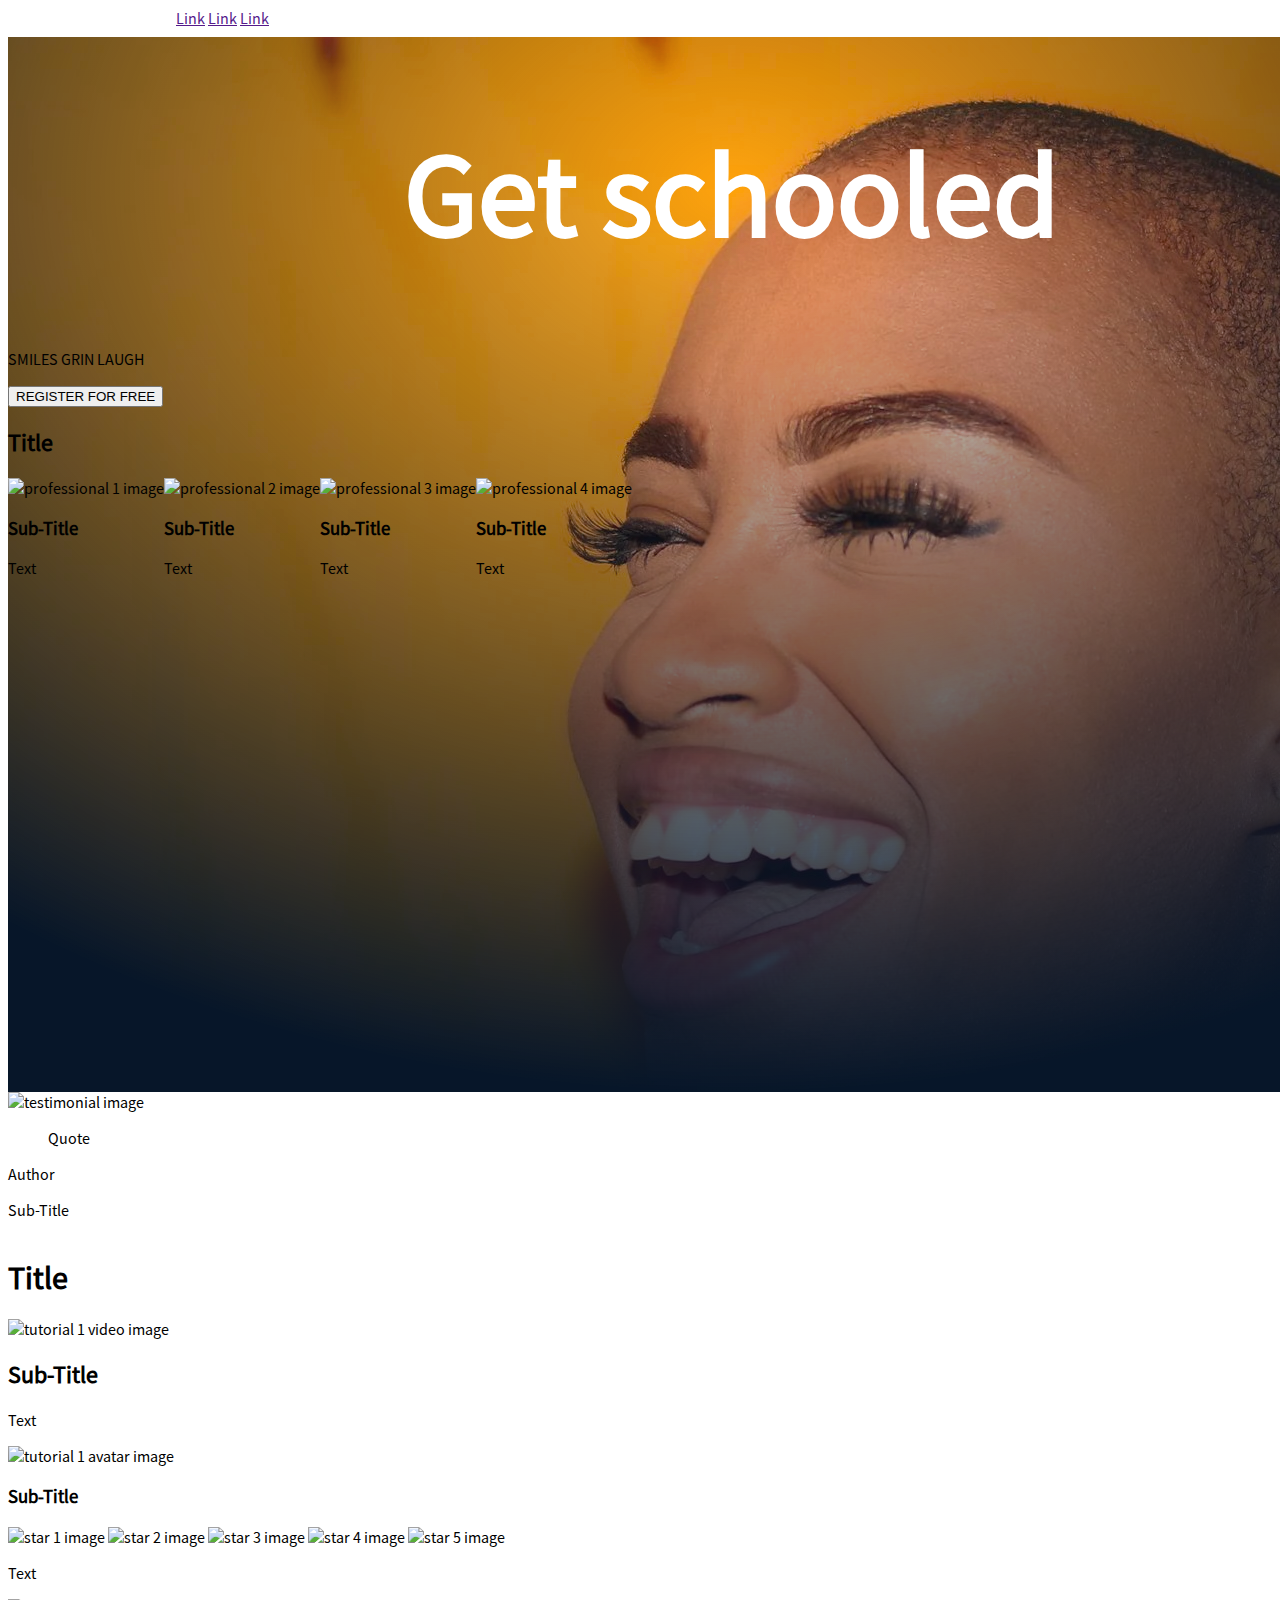
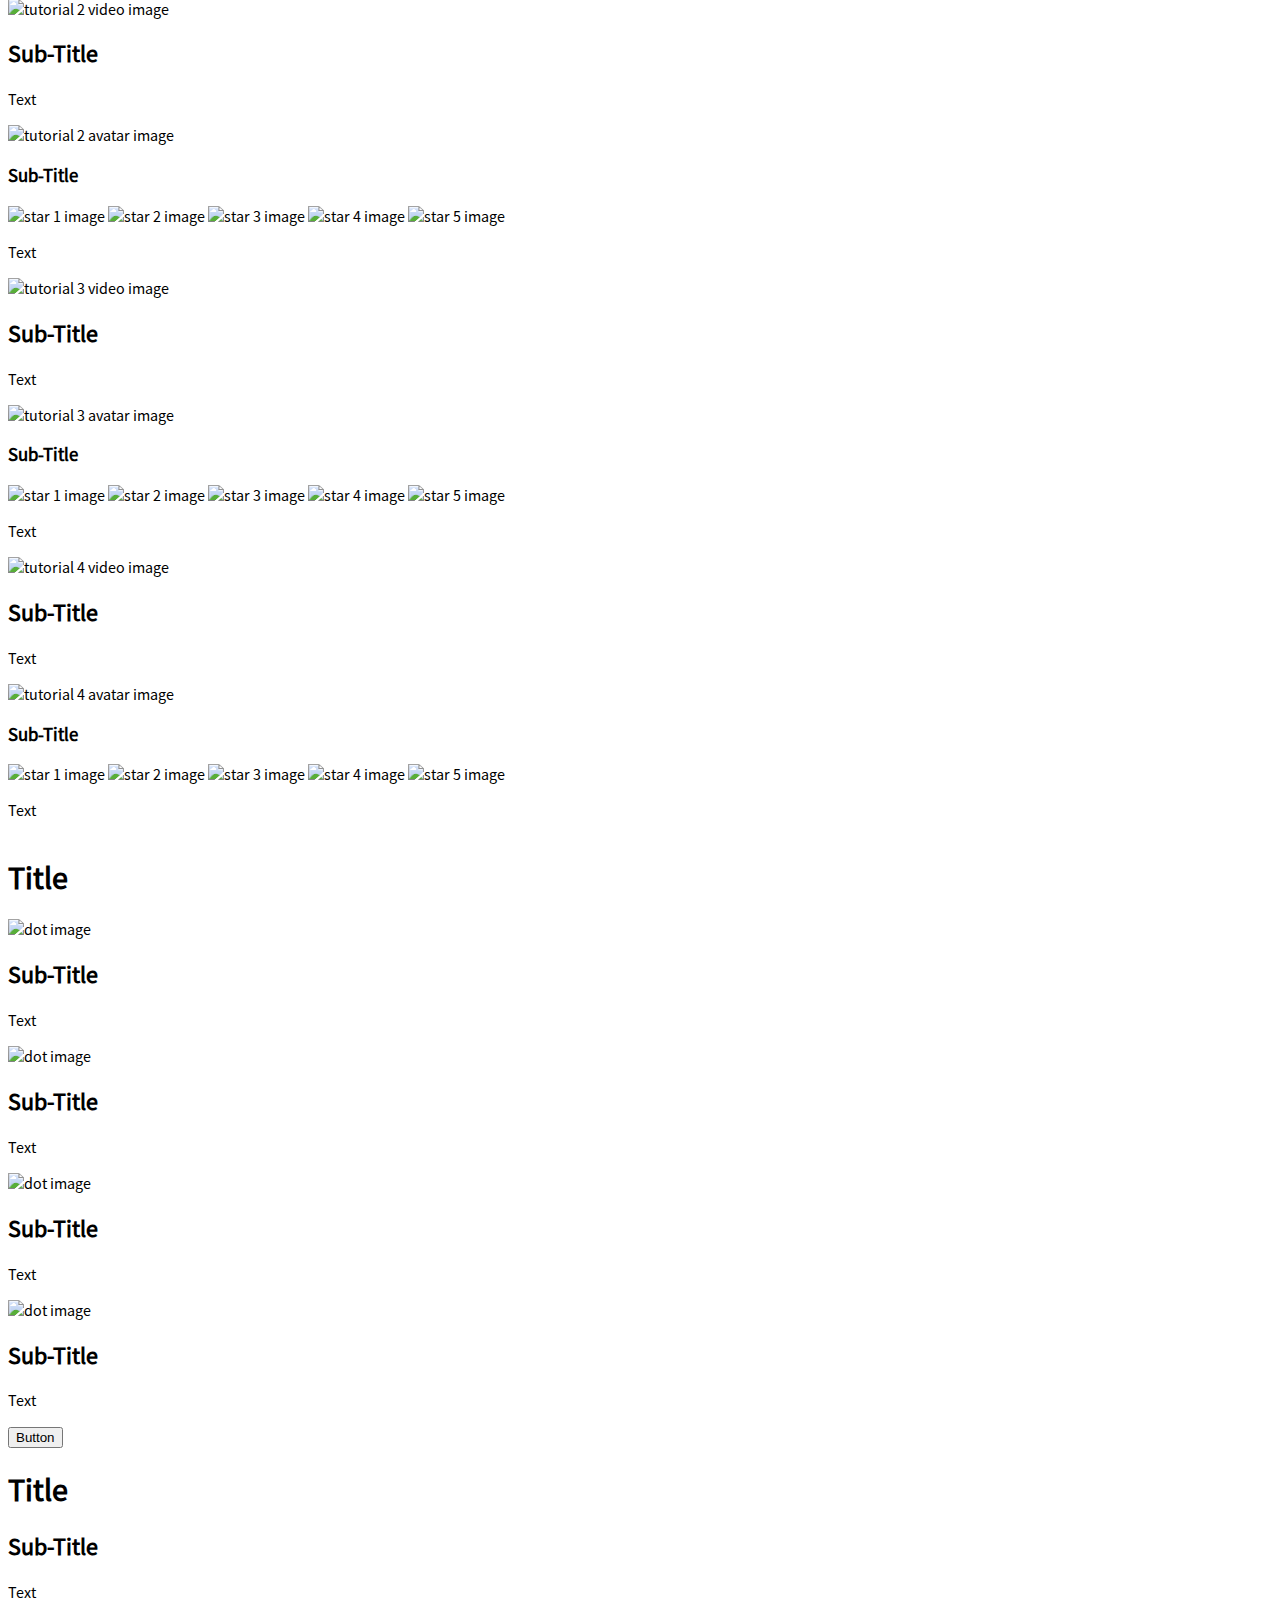
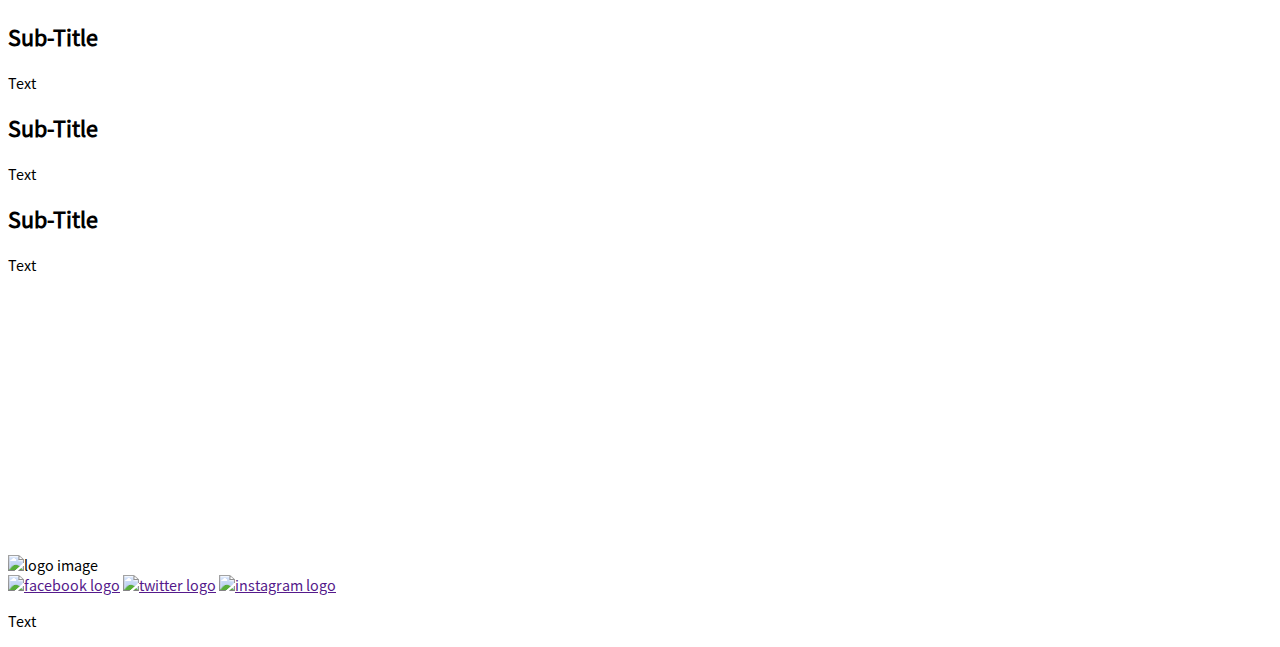
==== css_advanced/index.html @ 98dff8f2 "Set up basic directory structure" ====
<!DOCTYPE html>
<html lang="en">
<head>
  <meta charset="UTF-8">
  <meta name="viewport" content="width=device-width, initial-scale=1.0">
  <link rel="stylesheet" href="./styles/styles.css">
  <title>SmileSchool</title>
</head>
<body>
  <header>
    <div class="topbar-container">
      <a class="logo" href=""><img src="./images/logo.svg" alt="SmileSchool Logo Image"></a>
      <div class="menu">
        <a href="">Link</a>
        <a href="">Link</a>
        <a href="">Link</a>
      </div>
    </div>
  </header>
  <main>
    <section class="main-banner-container">
      <div class="main-title-container">
        <h1>Get schooled</h1>
        <p>SMILES GRIN LAUGH</p>
        <button class="register-button">REGISTER FOR FREE</button>
      </div>
      <div>
        <h2>Title</h2>
        <div class="pro-container">
          <div id="pro">
            <img src="#" alt="professional 1 image">
            <h3>Sub-Title</h3>
            <p>Text</p>
          </div>
          <div id="pro">
            <img src="#" alt="professional 2 image">
            <h3>Sub-Title</h3>
            <p>Text</p>
          </div>
          <div id="pro">
            <img src="#" alt="professional 3 image">
            <h3>Sub-Title</h3>
            <p>Text</p>
          </div>
          <div id="pro">
            <img src="#" alt="professional 4 image">
            <h3>Sub-Title</h3>
            <p>Text</p>
          </div>
        </div>
      </div>
    </section>
    <section>
      <div class="part_1_testimonials">
        <img src="#" alt="testimonial image">
        <div class="testimonial">
          <blockquote>Quote</blockquote>
          <p>Author</p>
          <p>Sub-Title</p>
        </div>
      </div>
    </section>
    <section>
      <h1>Title</h1>
      <div class="part_2_tutorials">
        <div class="tutorial-container">
          <img src="#" alt="tutorial 1 video image">
          <h2>Sub-Title</h2>
          <p>Text</p>
          <div class="avatar">
            <img src="#" alt="tutorial 1 avatar image">
            <h3>Sub-Title</h3>
          </div>
          <div class="rating-container">
            <div class="stars-container">
              <img src="#" alt="star 1 image">
              <img src="#" alt="star 2 image">
              <img src="#" alt="star 3 image">
              <img src="#" alt="star 4 image">
              <img src="#" alt="star 5 image">
            </div>
            <p>Text</p>
          </div>
        </div>
        <div class="tutorial-container">
          <img src="#" alt="tutorial 2 video image">
          <h2>Sub-Title</h2>
          <p>Text</p>
          <div class="avatar">
            <img src="#" alt="tutorial 2 avatar image">
            <h3>Sub-Title</h3>
          </div>
          <div class="rating-container">
            <div class="stars-container">
              <img src="#" alt="star 1 image">
              <img src="#" alt="star 2 image">
              <img src="#" alt="star 3 image">
              <img src="#" alt="star 4 image">
              <img src="#" alt="star 5 image">
            </div>
            <p>Text</p>
          </div>
        </div>
        <div class="tutorial-container">
          <img src="#" alt="tutorial 3 video image">
          <h2>Sub-Title</h2>
          <p>Text</p>
          <div class="avatar">
            <img src="#" alt="tutorial 3 avatar image">
            <h3>Sub-Title</h3>
          </div>
          <div class="rating-container">
            <div class="stars-container">
              <img src="#" alt="star 1 image">
              <img src="#" alt="star 2 image">
              <img src="#" alt="star 3 image">
              <img src="#" alt="star 4 image">
              <img src="#" alt="star 5 image">
            </div>
            <p>Text</p>
          </div>
        </div>
        <div class="tutorial-container">
          <img src="#" alt="tutorial 4 video image">
          <h2>Sub-Title</h2>
          <p>Text</p>
          <div class="avatar">
            <img src="#" alt="tutorial 4 avatar image">
            <h3>Sub-Title</h3>
          </div>
          <div class="rating-container">
            <div class="stars-container">
              <img src="#" alt="star 1 image">
              <img src="#" alt="star 2 image">
              <img src="#" alt="star 3 image">
              <img src="#" alt="star 4 image">
              <img src="#" alt="star 5 image">
            </div>
            <p>Text</p>
          </div>
        </div>
      </div>
    </section>
    <section>
      <h1>Title</h1>
      <div class="part_3_free_membership">
        <div class="dot">
          <img src="#" alt="dot image">
          <h2>Sub-Title</h2>
          <p>Text</p>
        </div>
        <div class="dot">
          <img src="#" alt="dot image">
          <h2>Sub-Title</h2>
          <p>Text</p>
        </div>
        <div class="dot">
          <img src="#" alt="dot image">
          <h2>Sub-Title</h2>
          <p>Text</p>
        </div>
        <div class="dot">
          <img src="#" alt="dot image">
          <h2>Sub-Title</h2>
          <p>Text</p>
        </div>
      </div>
      <button class="register-button">Button</button>
    </section>
    <section>
      <h1>Title</h1>
      <div class="part_4_FAQ">
        <div>
          <div class="question">
            <h2>Sub-Title</h2>
            <p>Text</p>
          </div>
          <div class="question">
            <h2>Sub-Title</h2>
            <p>Text</p>
          </div>
        </div>
        <div>
          <div class="question">
            <h2>Sub-Title</h2>
            <p>Text</p>
          </div>
          <div class="question">
            <h2>Sub-Title</h2>
            <p>Text</p>
          </div>
        </div>
      </div>
    </section>
  </main>
  <footer>
    <div class="footer-container">
      <div>
        <img src="#" alt="logo image">
        <div>
          <a href=""><img src="#" alt="facebook logo"></a>
          <a href=""><img src="#" alt="twitter logo"></a>
          <a href=""><img src="#" alt="instagram logo"></a>
        </div>
        <p>Text</p>
      </div>
    </div>
  </footer>
</body>
</html>
---- css_advanced/styles/styles.css ----
/* This document contains all styling for the CSS Advanced Project */

@font-face {
  font-family: 'Source Sans Pro';
  src: url('../styles/SourceSansPro-Regular.otf') format('opentype');
}

html {
  font-family: 'Source Sans Pro';
}
main {
  display: flex;
  flex-direction: column;
  width: 1440px;
  height: 3718px;
  
}

header {
  display: flex;
}

.topbar-container {
  display: flex;
  width: 1103.408px;
  height: 29.461px;
  flex-shrink: 0;
}

.main-banner-container {
  display: flex;
  flex-direction: column;
  width: 1448.15px;
  height: 1055px;
  flex-shrink: 0;
  background: radial-gradient(85.9% 85.9% at 50% 14.1%, rgba(41, 48, 61, 0.00) 0%, #071629 100%), 
  url("../images/smile-school-background.png"), lightgray 0px 0px / 100% 100% no-repeat;
}

.main-title-container h1 {
  color: #FFF;
  text-align: center;
  font-family: "Source Sans Pro";
  font-size: 120px;
  font-style: normal;
  font-weight: 700;
  line-height: normal;
}

.pro-container {
  display: flex;
}
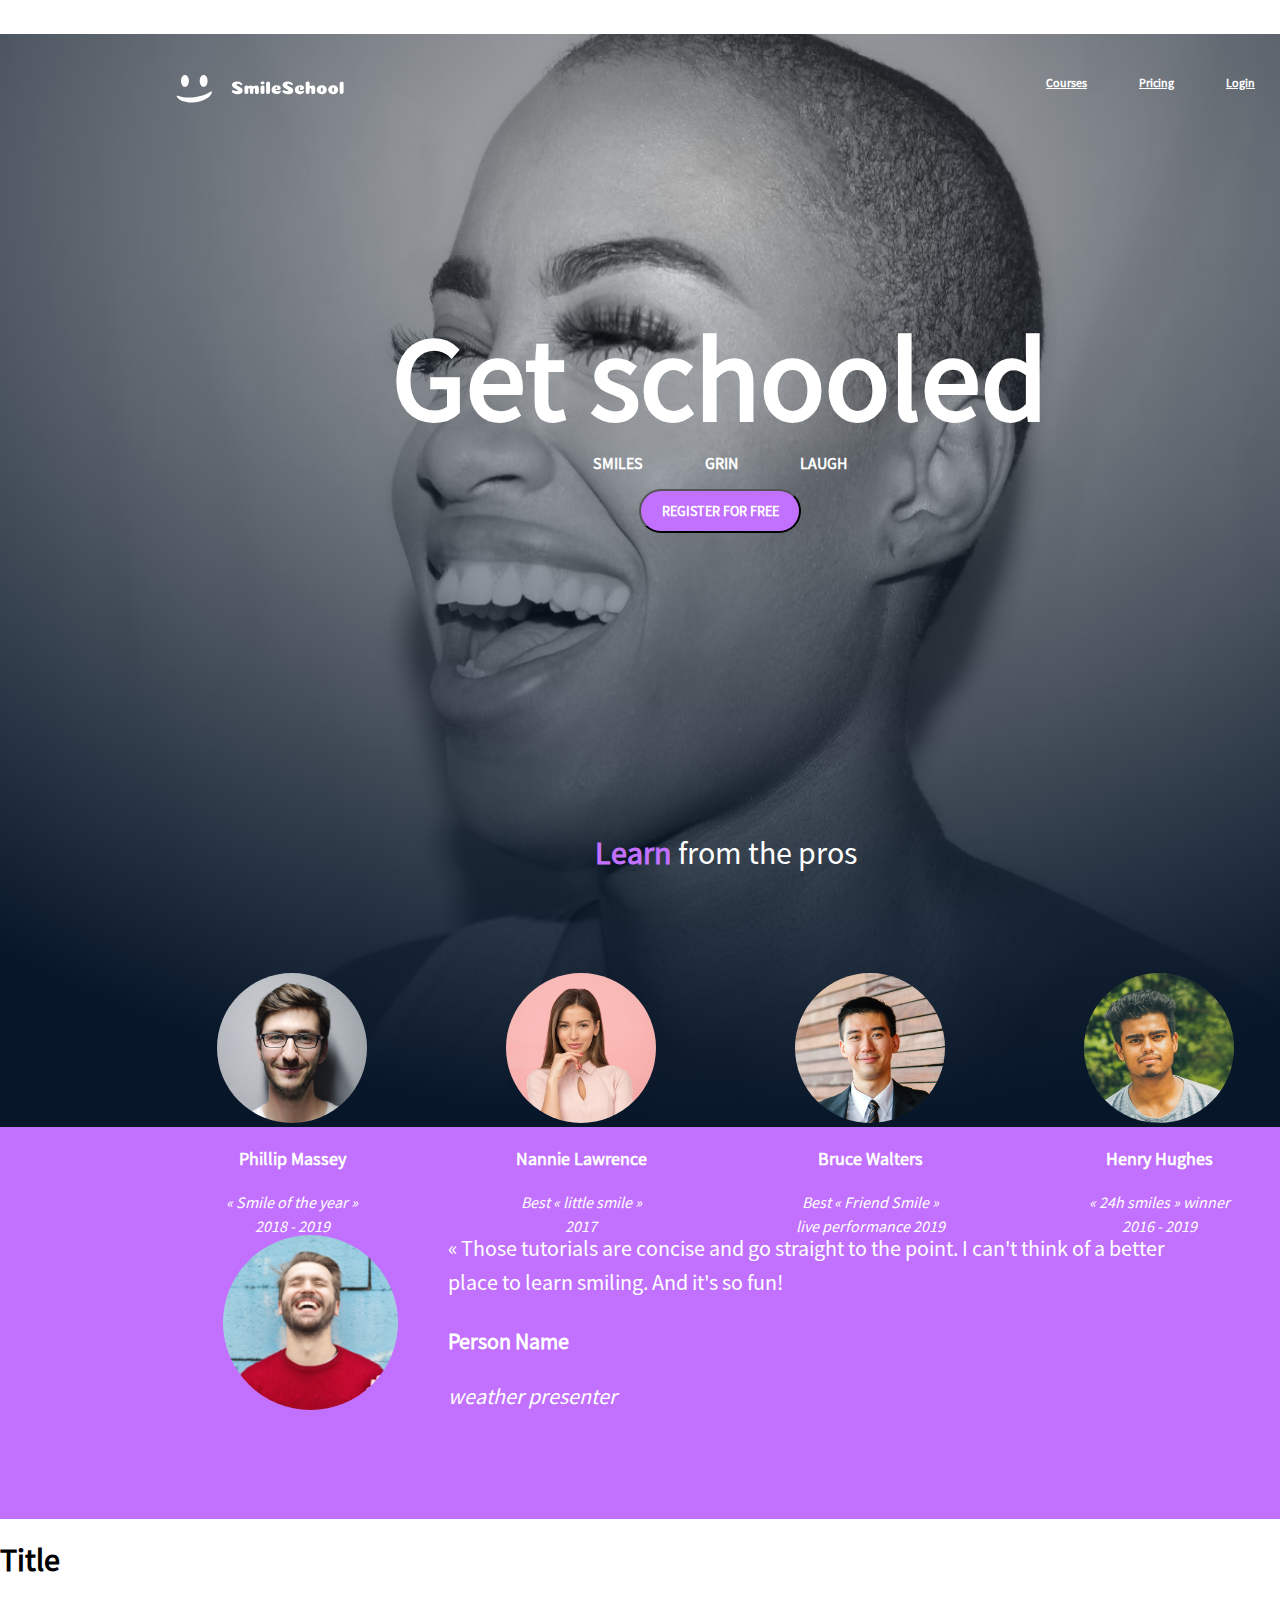
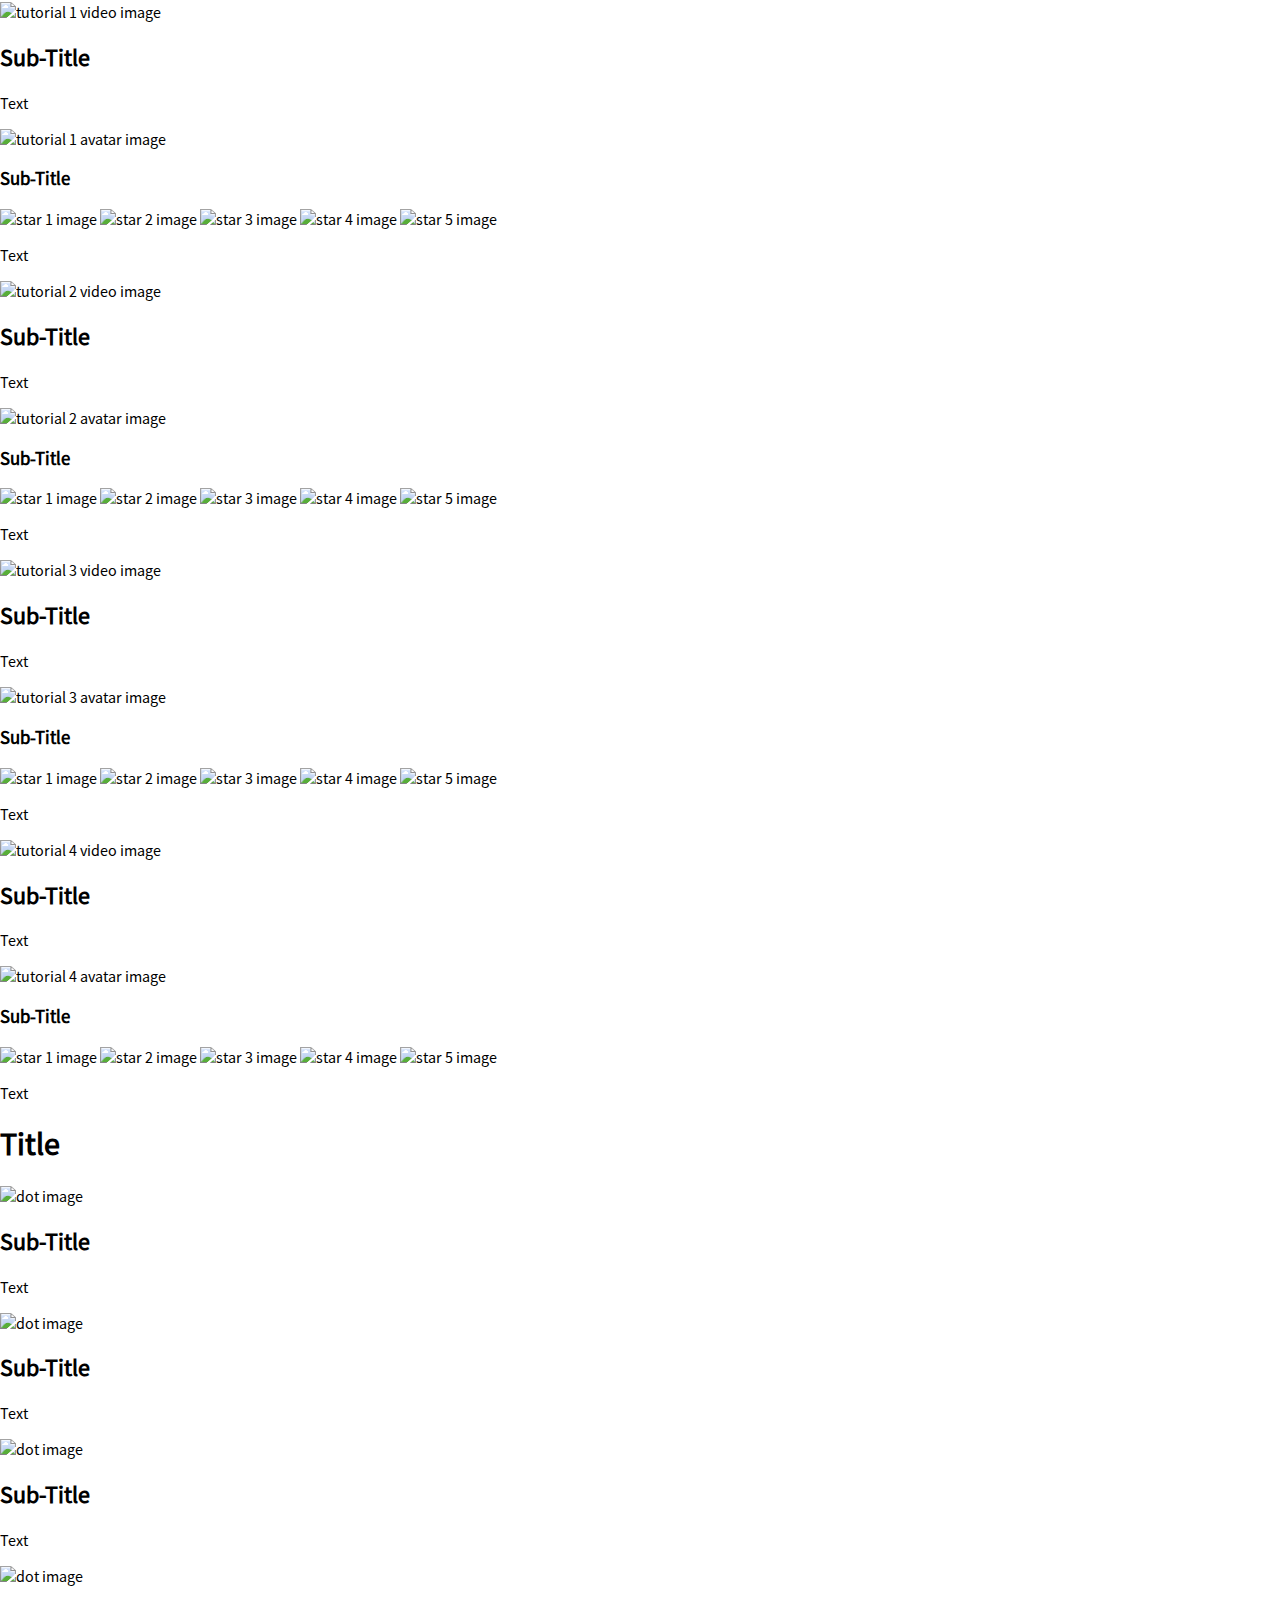
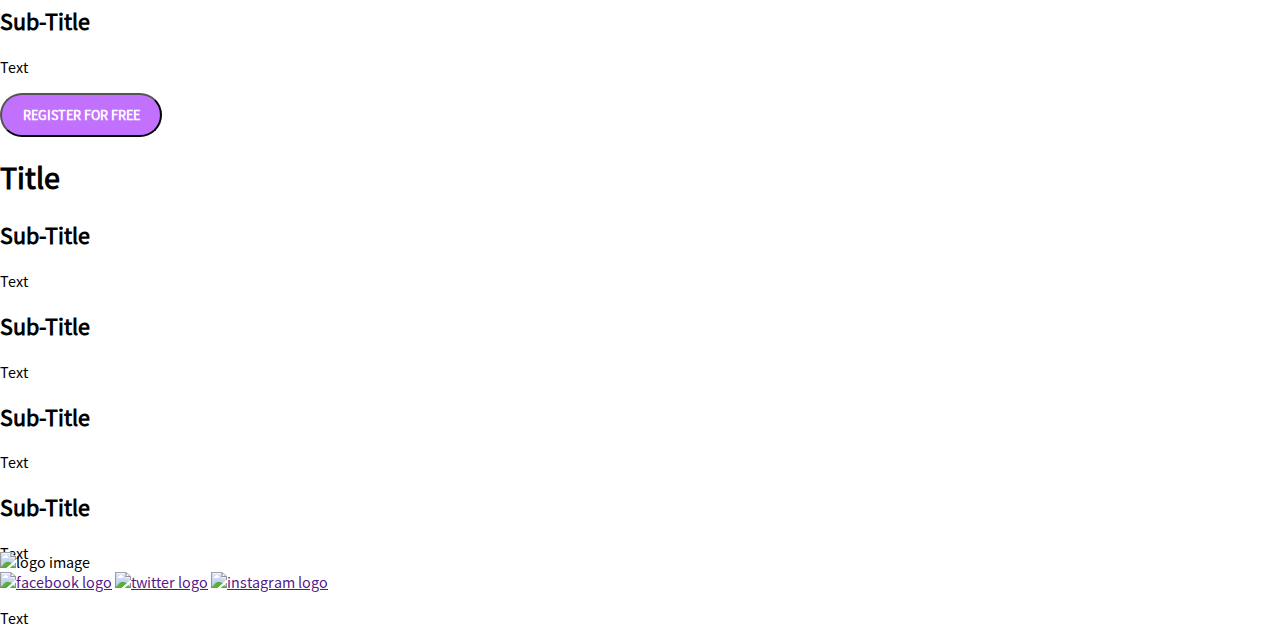
==== commit 62914378: "Completed first two sections" ====
--- a/css_advanced/index.html
+++ b/css_advanced/index.html
@@ -11,9 +11,9 @@
     <div class="topbar-container">
       <a class="logo" href=""><img src="./images/logo.svg" alt="SmileSchool Logo Image"></a>
       <div class="menu">
-        <a href="">Link</a>
-        <a href="">Link</a>
-        <a href="">Link</a>
+        <a href="">Courses</a>
+        <a href="">Pricing</a>
+        <a href="">Login</a>
       </div>
     </div>
   </header>
@@ -24,39 +24,39 @@
         <p>SMILES GRIN LAUGH</p>
         <button class="register-button">REGISTER FOR FREE</button>
       </div>
-      <div>
-        <h2>Title</h2>
-        <div class="pro-container">
-          <div id="pro">
-            <img src="#" alt="professional 1 image">
-            <h3>Sub-Title</h3>
-            <p>Text</p>
-          </div>
-          <div id="pro">
-            <img src="#" alt="professional 2 image">
-            <h3>Sub-Title</h3>
-            <p>Text</p>
-          </div>
-          <div id="pro">
-            <img src="#" alt="professional 3 image">
-            <h3>Sub-Title</h3>
-            <p>Text</p>
-          </div>
-          <div id="pro">
-            <img src="#" alt="professional 4 image">
-            <h3>Sub-Title</h3>
-            <p>Text</p>
-          </div>
-        </div>
-      </div>
-    </section>
-    <section>
-      <div class="part_1_testimonials">
-        <img src="#" alt="testimonial image">
+      <div class="pro-container">
+        <h2><strong>Learn</strong> from the pros</h2>
+        <div class="pro-avatar-container">
+          <div class="pro">
+            <img src="./images/pro_1.png" alt="professional 1 image">
+            <h3>Phillip Massey</h3>
+            <p>« Smile of the year » 2018 - 2019</p>
+          </div>
+          <div class="pro">
+            <img src="./images/pro_2.png" alt="professional 2 image">
+            <h3>Nannie Lawrence</h3>
+            <p>Best « little smile » 2017</p>
+          </div>
+          <div class="pro">
+            <img src="./images/pro_3.png" alt="professional 3 image">
+            <h3>Bruce Walters</h3>
+            <p>Best « Friend Smile » live performance 2019</p>
+          </div>
+          <div class="pro">
+            <img src="./images/pro_4.png" alt="professional 4 image">
+            <h3>Henry Hughes</h3>
+            <p>« 24h smiles » winner 2016 - 2019</p>
+          </div>
+        </div>
+      </div>
+    </section>
+    <section class="testimonial-section">
+      <div class="testimonials-container">
+        <img src="./images/testimonial_img.png" alt="testimonial image">
         <div class="testimonial">
-          <blockquote>Quote</blockquote>
-          <p>Author</p>
-          <p>Sub-Title</p>
+          <blockquote>« Those tutorials are concise and go straight to the point. I can't think of a better place to learn smiling. And it's so fun!</blockquote>
+          <p id="testimonial-name">Person Name</p>
+          <p>weather presenter</p>
         </div>
       </div>
     </section>
@@ -165,7 +165,7 @@
           <p>Text</p>
         </div>
       </div>
-      <button class="register-button">Button</button>
+      <button class="register-button">REGISTER FOR FREE</button>
     </section>
     <section>
       <h1>Title</h1>
--- a/css_advanced/styles/styles.css
+++ b/css_advanced/styles/styles.css
@@ -5,48 +5,245 @@
   src: url('../styles/SourceSansPro-Regular.otf') format('opentype');
 }
 
+* {
+  font-family: 'Source Sans Pro';
+}
+
+:root {
+  --purple-accent: #C271FF;
+  --dark-navy: #071629;
+}
+
 html {
-  font-family: 'Source Sans Pro';
-}
+  box-sizing: border-box;
+  margin: 0;
+  padding: 0;
+}
+
+body {
+  width: 1440px;
+  height: 3718px;
+  display: flex;
+  flex-direction: column;
+  box-sizing: border-box;
+  margin: 0;
+  padding: 0;
+}
+
+/* HEADER STYLING */
+
+header {
+  width: 1103.408px;
+  height: 29.461;
+  flex-shrink: 0;
+  position: relative;
+  top: 75px;
+  left: 175.67px;
+  right: 165px;
+}
+
+.topbar-container {
+  display: flex;
+  gap: 702.39px;
+}
+
+.topbar-container .menu {
+  display: flex;
+  gap: 52px;
+}
+
+.topbar-container .menu a {
+  color: #FFF;
+  font-size: 12px;
+  font-style: normal;
+  font-weight: 700;
+  line-height: normal;
+}
+
+/* MAIN STYLING */
+
 main {
-  display: flex;
-  flex-direction: column;
   width: 1440px;
   height: 3718px;
-  
-}
-
-header {
-  display: flex;
-}
-
-.topbar-container {
-  display: flex;
-  width: 1103.408px;
-  height: 29.461px;
-  flex-shrink: 0;
+}
+
+/* First Section Styling */
+
+.register-button {
+  width: 162px;
+  height: 44px;
+  flex-shrink: 0;
+  color: #FFF;
+  text-align: center;
+  font-family: "Source Sans Pro";
+  font-size: 14px;
+  font-style: normal;
+  font-weight: 600;
+  line-height: normal;
+  border-radius: 22px;
+  background: var(--purple-accent);
 }
 
 .main-banner-container {
-  display: flex;
-  flex-direction: column;
-  width: 1448.15px;
-  height: 1055px;
-  flex-shrink: 0;
-  background: radial-gradient(85.9% 85.9% at 50% 14.1%, rgba(41, 48, 61, 0.00) 0%, #071629 100%), 
-  url("../images/smile-school-background.png"), lightgray 0px 0px / 100% 100% no-repeat;
-}
-
-.main-title-container h1 {
-  color: #FFF;
-  text-align: center;
+  width: 1440px;
+  height: 1093px;
+  display: flex;
+  flex-direction: column;
+  justify-content: center;
+  background: radial-gradient(85.9% 85.9% at 50% 14.1%, rgba(41, 48, 61, 0.00) 0%, #071629 100%),
+              url(../images/smile-school-background.png) lightgray 0px 0px / 100% 100% no-repeat;
+}
+
+.main-banner-container .main-title-container {
+  display: flex;
+  flex-direction: column;
+  align-items: center;
+  margin-top: 0px;
+  margin-bottom: 100px;
+}
+
+.main-banner-container .main-title-container h1 {
+  color: #FFF;
+  text-align: center;
+  font-size: 120px;
+  font-style: normal;
+  font-weight: 700;
+  line-height: normal;
+  margin-bottom: 0;
+  margin-top: 10px;
+}
+
+.main-banner-container .main-title-container p {
+  color: #FFF;
+  text-align: center;
+  font-size: 16px;
+  font-style: normal;
+  font-weight: 700;
+  line-height: normal;
+  word-spacing: 59px;
+  margin-top: 0;
+}
+
+.pro-container {
+  display: flex;
+  flex-direction: column;
+  align-items: center;
+  justify-content: space-evenly;
+  width: 1009px;
+  height: 237px;
+  flex-shrink: 0;
+  margin-left: 221.08px;
+}
+
+.pro-container .pro-avatar-container {
+  display: flex;
+  justify-content: space-evenly;
+  gap: 139px;
+}
+
+.pro-container h2 {
+  color: #FFF;
+  font-size: 32px;
+  font-style: normal;
+  font-weight: 300;
+  line-height: normal;
+  margin-top: 200px;
+  margin-bottom: 100px;
+}
+
+.pro-container h2 strong {
+  color: var(--purple-accent);
+  font-size: 32px;
+  font-style: normal;
+  font-weight: 700;
+  line-height: normal;
+}
+
+.pro-container .pro-avatar-container .pro {
+  width: 150px;
+  height: 237px;
+  flex-shrink: 0;
+}
+
+.pro-container .pro-avatar-container .pro img {
+  width: 150px;
+  height: 150px;
+  border-radius: 100px;
+  flex-shrink: 0;
+}
+
+.pro-container .pro-avatar-container .pro h3 {
+  width: 150px;
+  color: #FFF;
+  text-align: center;
+  font-size: 18px;
+  font-style: normal;
+  font-weight: 900;
+  line-height: 27px;
+}
+
+.pro-container .pro-avatar-container .pro p {
+  width: 150px;
+  color: #FFF;
+  text-align: center;
+  font-size: 16px;
+  font-style: italic;
+  font-weight: 400;
+  line-height: 24px;
+}
+
+/* Second Section Styling */
+
+.testimonial-section {
+  width: 1440px;
+  height: 392px;
+  flex-shrink: 0;
+  background-color: var(--purple-accent);
+  display: flex;
+  flex-direction: column;
+  justify-content: center;
+}
+
+.testimonials-container {
+  display: flex;
+  justify-content: center;
+  gap: 50px;
+}
+
+.testimonial blockquote {
+  width: 730px;
+  color: #FFF;
+  font-size: 22px;
+  font-style: normal;
+  font-weight: 400;
+  line-height: 33.6px;
+  margin-left: 0px;
+}
+
+.testimonial p {
+  color: #FFF;
   font-family: "Source Sans Pro";
-  font-size: 120px;
-  font-style: normal;
-  font-weight: 700;
-  line-height: normal;
-}
-
-.pro-container {
-  display: flex;
-}
+  font-size: 22px;
+  font-style: italic;
+  font-weight: 400;
+  line-height: 33.6px;
+}
+
+#testimonial-name {
+  color: #FFF;
+  font-size: 22px;
+  font-style: normal;
+  font-weight: 700;
+  line-height: 33.6px;
+  margin-top: 25px;
+}
+
+.testimonial-section .testimonials-container img {
+  width: 175px;
+  height: 175px;
+  border-radius: 50%;
+  flex-shrink: 0;
+  margin-top: 25px;
+}
+
+/* FOOTER STYLING */
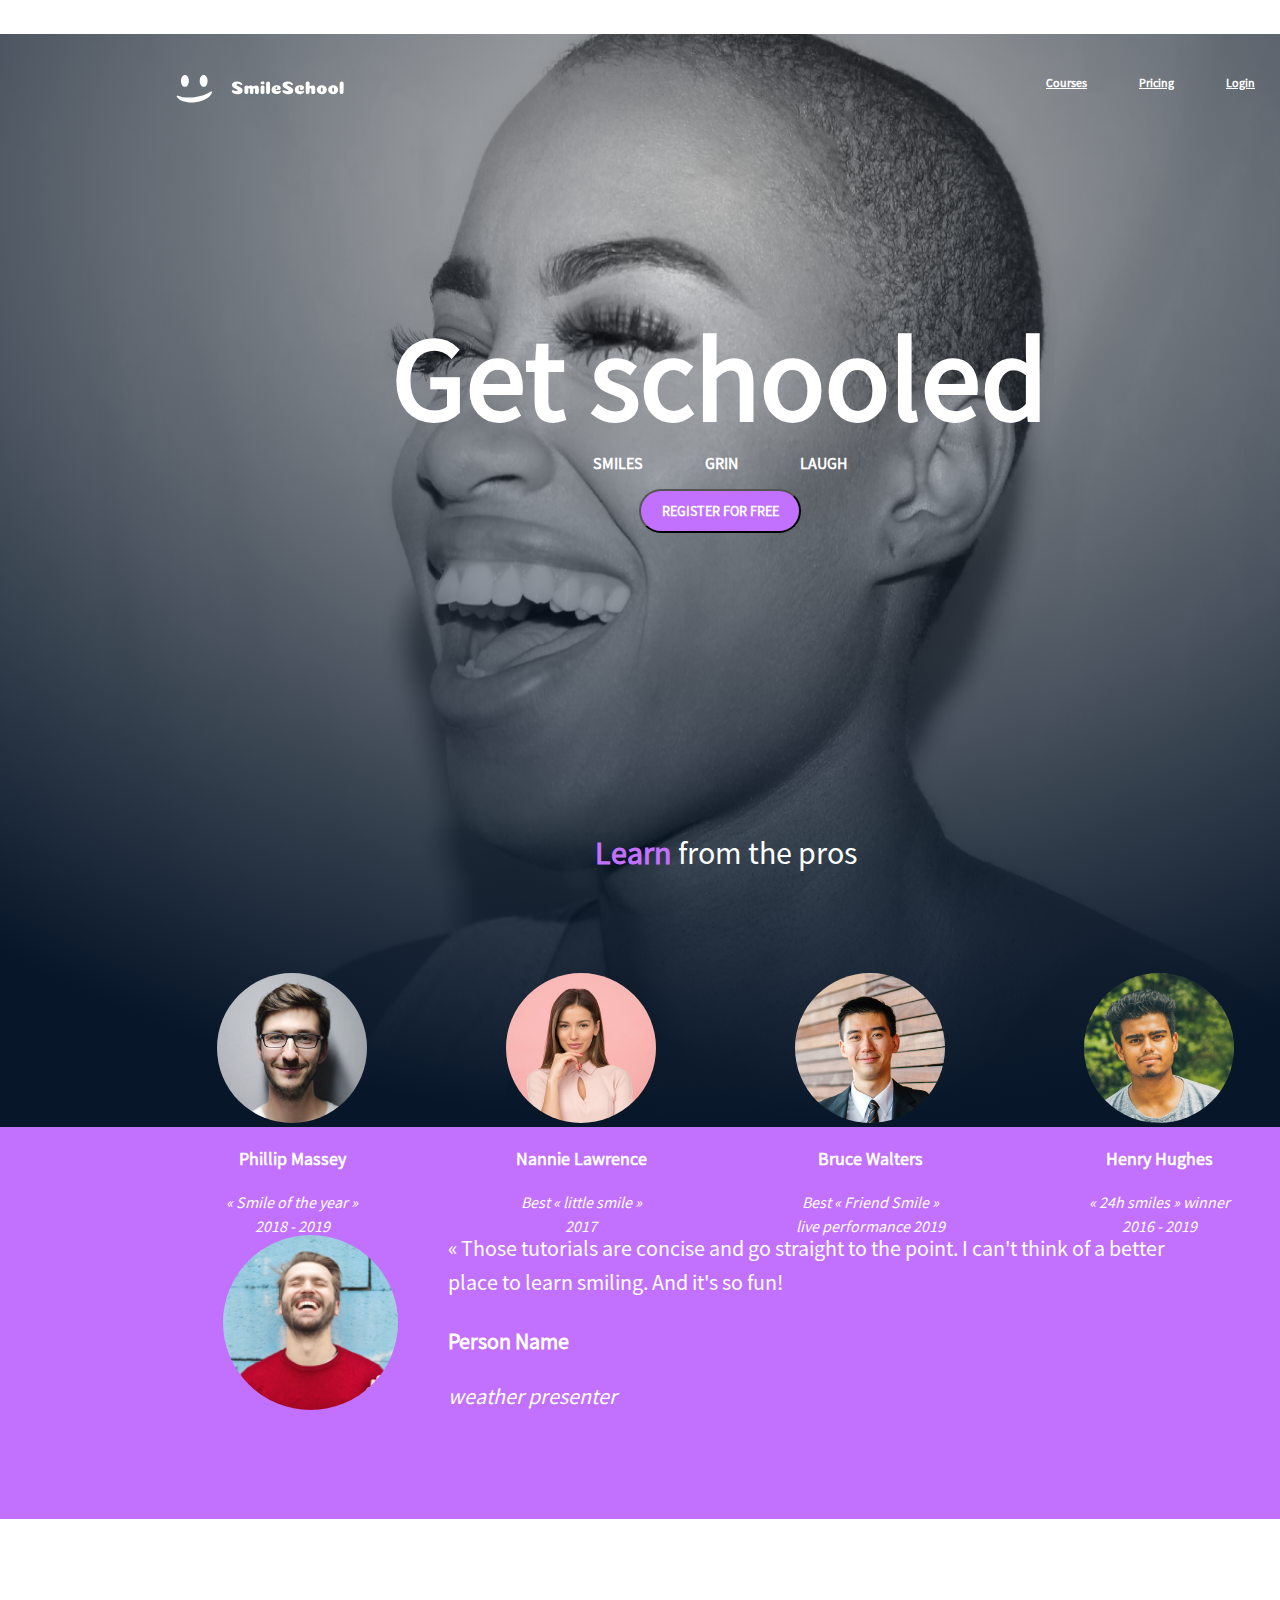
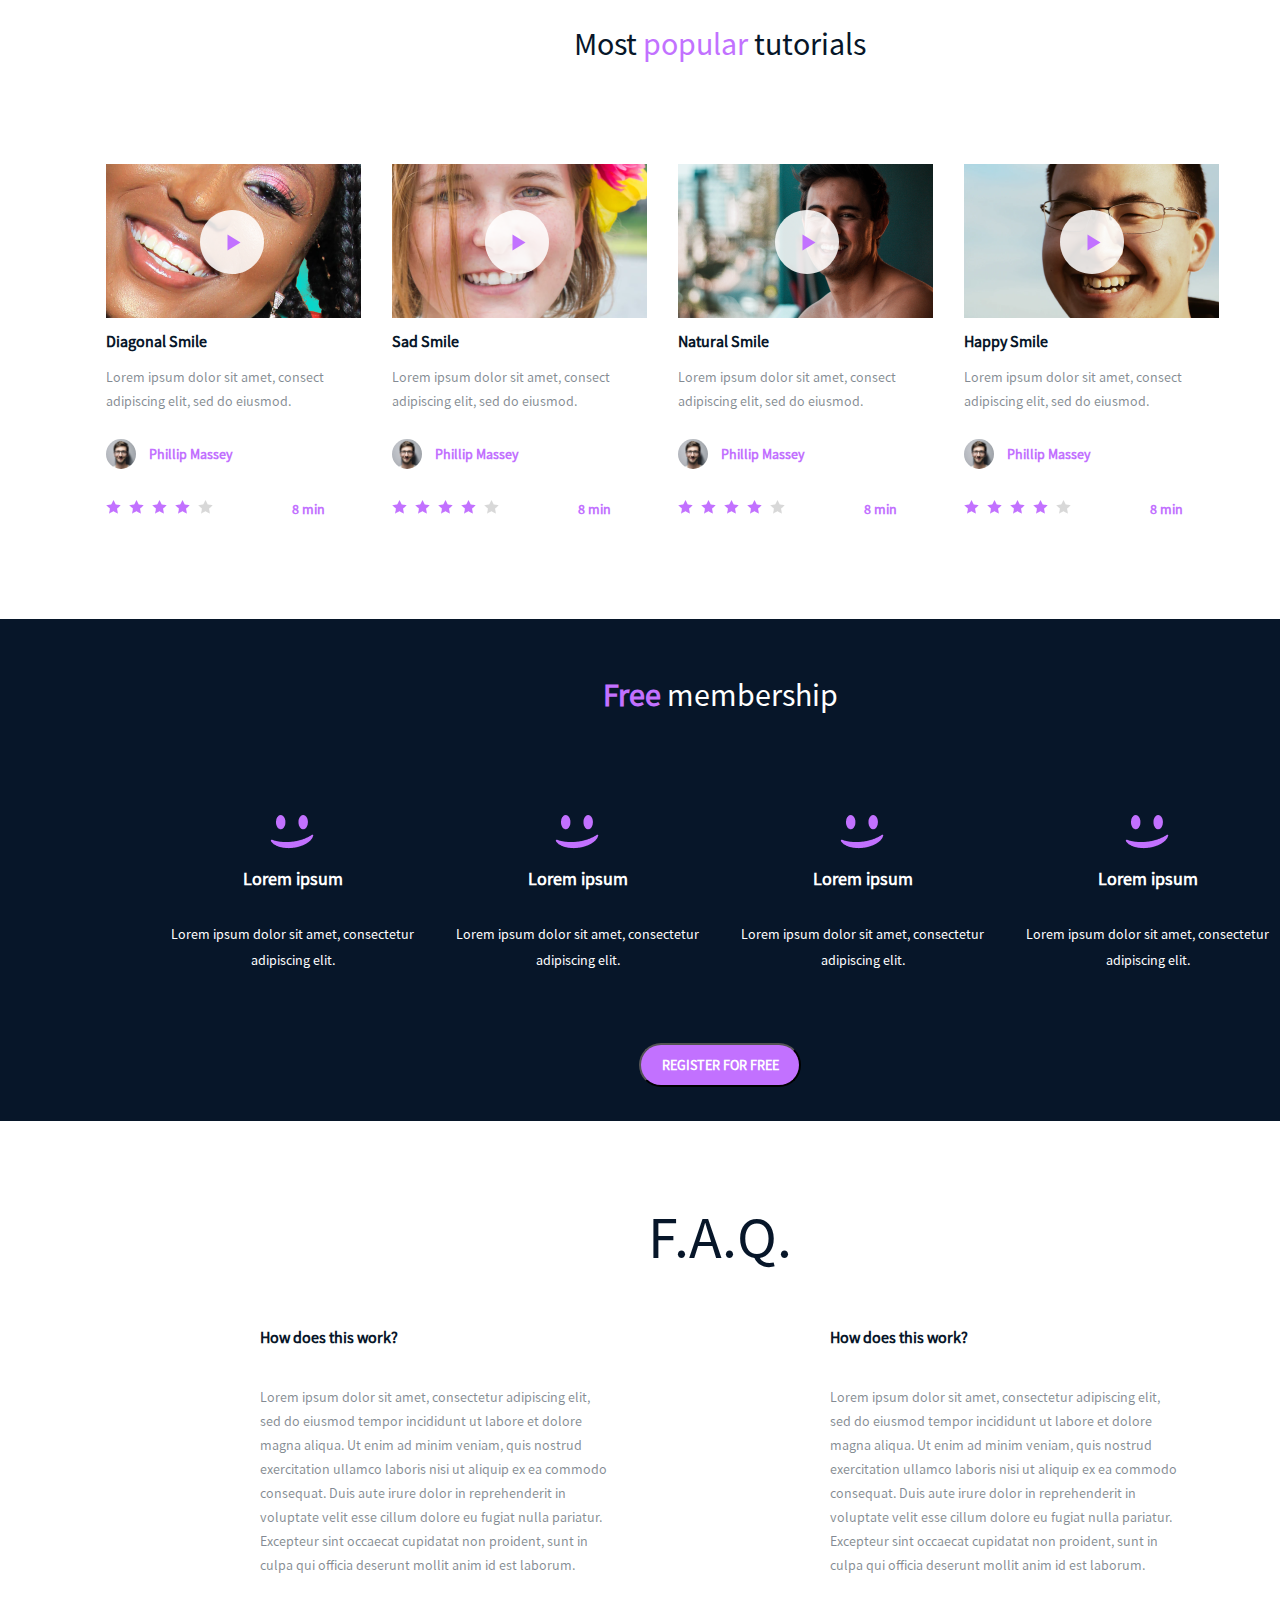
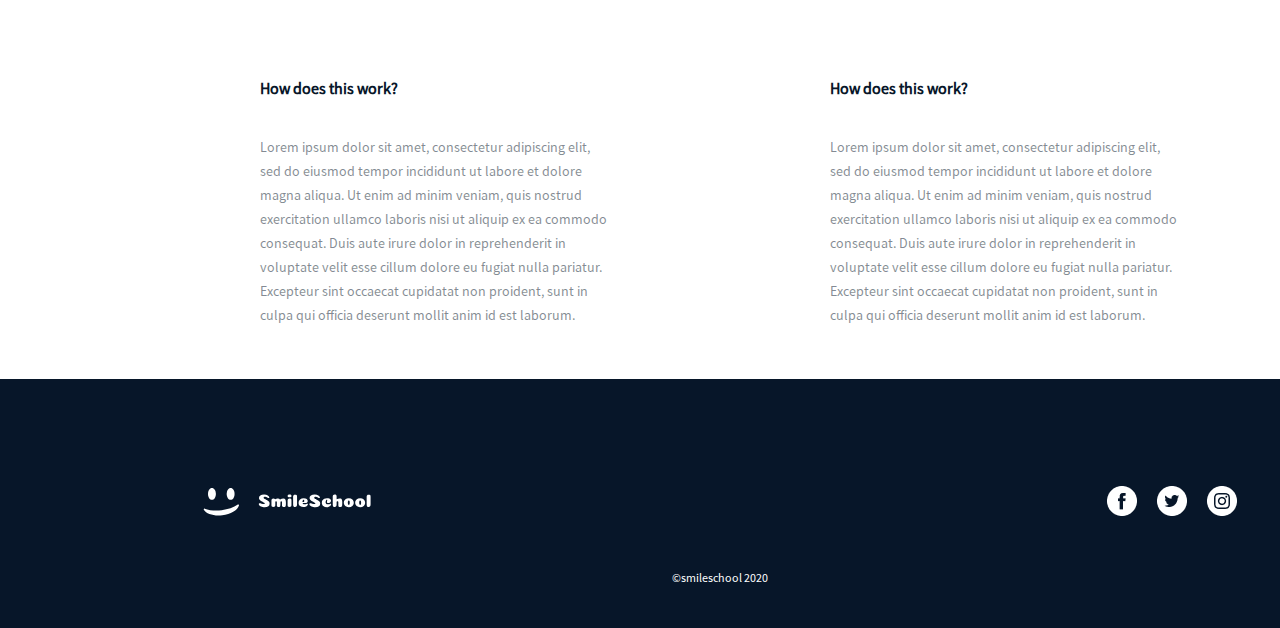
==== commit 9302a10f: "Completed Initial CSS, ready for initial deployment with corrections necessary" ====
--- a/css_advanced/index.html
+++ b/css_advanced/index.html
@@ -22,7 +22,7 @@
       <div class="main-title-container">
         <h1>Get schooled</h1>
         <p>SMILES GRIN LAUGH</p>
-        <button class="register-button">REGISTER FOR FREE</button>
+        <button class="register-button title">REGISTER FOR FREE</button>
       </div>
       <div class="pro-container">
         <h2><strong>Learn</strong> from the pros</h2>
@@ -60,134 +60,134 @@
         </div>
       </div>
     </section>
-    <section>
-      <h1>Title</h1>
+    <section class="tutorial-section">
+      <h1>Most <strong>popular</strong> tutorials</h1>
       <div class="part_2_tutorials">
         <div class="tutorial-container">
-          <img src="#" alt="tutorial 1 video image">
-          <h2>Sub-Title</h2>
-          <p>Text</p>
-          <div class="avatar">
-            <img src="#" alt="tutorial 1 avatar image">
-            <h3>Sub-Title</h3>
-          </div>
-          <div class="rating-container">
-            <div class="stars-container">
-              <img src="#" alt="star 1 image">
-              <img src="#" alt="star 2 image">
-              <img src="#" alt="star 3 image">
-              <img src="#" alt="star 4 image">
-              <img src="#" alt="star 5 image">
-            </div>
-            <p>Text</p>
-          </div>
-        </div>
-        <div class="tutorial-container">
-          <img src="#" alt="tutorial 2 video image">
-          <h2>Sub-Title</h2>
-          <p>Text</p>
-          <div class="avatar">
-            <img src="#" alt="tutorial 2 avatar image">
-            <h3>Sub-Title</h3>
-          </div>
-          <div class="rating-container">
-            <div class="stars-container">
-              <img src="#" alt="star 1 image">
-              <img src="#" alt="star 2 image">
-              <img src="#" alt="star 3 image">
-              <img src="#" alt="star 4 image">
-              <img src="#" alt="star 5 image">
-            </div>
-            <p>Text</p>
-          </div>
-        </div>
-        <div class="tutorial-container">
-          <img src="#" alt="tutorial 3 video image">
-          <h2>Sub-Title</h2>
-          <p>Text</p>
-          <div class="avatar">
-            <img src="#" alt="tutorial 3 avatar image">
-            <h3>Sub-Title</h3>
-          </div>
-          <div class="rating-container">
-            <div class="stars-container">
-              <img src="#" alt="star 1 image">
-              <img src="#" alt="star 2 image">
-              <img src="#" alt="star 3 image">
-              <img src="#" alt="star 4 image">
-              <img src="#" alt="star 5 image">
-            </div>
-            <p>Text</p>
-          </div>
-        </div>
-        <div class="tutorial-container">
-          <img src="#" alt="tutorial 4 video image">
-          <h2>Sub-Title</h2>
-          <p>Text</p>
-          <div class="avatar">
-            <img src="#" alt="tutorial 4 avatar image">
-            <h3>Sub-Title</h3>
-          </div>
-          <div class="rating-container">
-            <div class="stars-container">
-              <img src="#" alt="star 1 image">
-              <img src="#" alt="star 2 image">
-              <img src="#" alt="star 3 image">
-              <img src="#" alt="star 4 image">
-              <img src="#" alt="star 5 image">
-            </div>
-            <p>Text</p>
-          </div>
-        </div>
-      </div>
-    </section>
-    <section>
-      <h1>Title</h1>
+          <img class="video-image" src="./images/tutorial_img_1.png" alt="tutorial 1 video image">
+          <svg class="play-button-1" xmlns="http://www.w3.org/2000/svg" width="64" height="64" viewBox="0 0 64 64" fill="none">
+            <path opacity="0.860352" fill-rule="evenodd" clip-rule="evenodd" d="M32 64C49.6731 64 64 49.6731 64 32C64 14.3269 49.6731 0 32 0C14.3269 0 0 14.3269 0 32C0 49.6731 14.3269 64 32 64Z" fill="white"/>
+            <path fill-rule="evenodd" clip-rule="evenodd" d="M40.5 32.5L27.5 40.5L27.5 24.5L40.5 32.5Z" fill="#C271FF"/>
+          </svg>
+          <h2>Diagonal Smile</h2>
+          <p class="video-desc">Lorem ipsum dolor sit amet, consect adipiscing elit, sed do eiusmod.</p>
+          <div class="avatar">
+            <img src="./images/pro_1.png" alt="tutorial 1 avatar image">
+            <h3>Phillip Massey</h3>
+          </div>
+          <div class="rating-container">
+            <div class="stars-container">
+              <img src="./images/rating.png" alt="rating image">
+            </div>
+            <p>8 min</p>
+          </div>
+        </div>
+        <div class="tutorial-container">
+          <img class="video-image" src="./images/tutorial_img_2.png" alt="tutorial 2 video image">
+          <svg class="play-button-2" xmlns="http://www.w3.org/2000/svg" width="64" height="64" viewBox="0 0 64 64" fill="none">
+            <path opacity="0.860352" fill-rule="evenodd" clip-rule="evenodd" d="M32 64C49.6731 64 64 49.6731 64 32C64 14.3269 49.6731 0 32 0C14.3269 0 0 14.3269 0 32C0 49.6731 14.3269 64 32 64Z" fill="white"/>
+            <path fill-rule="evenodd" clip-rule="evenodd" d="M40.5 32.5L27.5 40.5L27.5 24.5L40.5 32.5Z" fill="#C271FF"/>
+          </svg>
+          <h2>Sad Smile</h2>
+          <p class="video-desc">Lorem ipsum dolor sit amet, consect adipiscing elit, sed do eiusmod.</p>
+          <div class="avatar">
+            <img src="./images/pro_1.png" alt="tutorial 2 avatar image">
+            <h3>Phillip Massey</h3>
+          </div>
+          <div class="rating-container">
+            <div class="stars-container">
+              <img src="./images/rating.png" alt="rating image">
+            </div>
+            <p>8 min</p>
+          </div>
+        </div>
+        <div class="tutorial-container">
+          <img class="video-image" src="./images/tutorial_img_3.png" alt="tutorial 3 video image">
+          <svg class="play-button-3" xmlns="http://www.w3.org/2000/svg" width="64" height="64" viewBox="0 0 64 64" fill="none">
+            <path opacity="0.860352" fill-rule="evenodd" clip-rule="evenodd" d="M32 64C49.6731 64 64 49.6731 64 32C64 14.3269 49.6731 0 32 0C14.3269 0 0 14.3269 0 32C0 49.6731 14.3269 64 32 64Z" fill="white"/>
+            <path fill-rule="evenodd" clip-rule="evenodd" d="M40.5 32.5L27.5 40.5L27.5 24.5L40.5 32.5Z" fill="#C271FF"/>
+          </svg>
+          <h2>Natural Smile</h2>
+          <p class="video-desc">Lorem ipsum dolor sit amet, consect adipiscing elit, sed do eiusmod.</p>
+          <div class="avatar">
+            <img src="./images/pro_1.png" alt="tutorial 3 avatar image">
+            <h3>Phillip Massey</h3>
+          </div>
+          <div class="rating-container">
+            <div class="stars-container">
+              <img src="./images/rating.png" alt="rating image">
+            </div>
+            <p>8 min</p>
+          </div>
+        </div>
+        <div class="tutorial-container">
+          <img class="video-image" src="./images/tutorial_img_4.png" alt="tutorial 4 video image">
+          <svg class="play-button-4" xmlns="http://www.w3.org/2000/svg" width="64" height="64" viewBox="0 0 64 64" fill="none">
+            <path opacity="0.860352" fill-rule="evenodd" clip-rule="evenodd" d="M32 64C49.6731 64 64 49.6731 64 32C64 14.3269 49.6731 0 32 0C14.3269 0 0 14.3269 0 32C0 49.6731 14.3269 64 32 64Z" fill="white"/>
+            <path fill-rule="evenodd" clip-rule="evenodd" d="M40.5 32.5L27.5 40.5L27.5 24.5L40.5 32.5Z" fill="#C271FF"/>
+          </svg>
+          <h2>Happy Smile</h2>
+          <p class="video-desc">Lorem ipsum dolor sit amet, consect adipiscing elit, sed do eiusmod.</p>
+          <div class="avatar">
+            <img src="./images/pro_1.png" alt="tutorial 4 avatar image">
+            <h3>Phillip Massey</h3>
+          </div>
+          <div class="rating-container">
+            <div class="stars-container">
+              <img src="./images/rating.png" alt="rating image">
+            </div>
+            <p>8 min</p>
+          </div>
+        </div>
+      </div>
+    </section>
+    <section class="membership-section">
+      <h1><strong>Free</strong> membership</h1>
       <div class="part_3_free_membership">
         <div class="dot">
-          <img src="#" alt="dot image">
-          <h2>Sub-Title</h2>
-          <p>Text</p>
-        </div>
-        <div class="dot">
-          <img src="#" alt="dot image">
-          <h2>Sub-Title</h2>
-          <p>Text</p>
-        </div>
-        <div class="dot">
-          <img src="#" alt="dot image">
-          <h2>Sub-Title</h2>
-          <p>Text</p>
-        </div>
-        <div class="dot">
-          <img src="#" alt="dot image">
-          <h2>Sub-Title</h2>
-          <p>Text</p>
-        </div>
-      </div>
-      <button class="register-button">REGISTER FOR FREE</button>
-    </section>
-    <section>
-      <h1>Title</h1>
+          <img src="./images/smile.png" alt="dot image">
+          <h2>Lorem ipsum</h2>
+          <p>Lorem ipsum dolor sit amet, consectetur adipiscing elit.</p>
+        </div>
+        <div class="dot">
+          <img src="./images/smile.png" alt="dot image">
+          <h2>Lorem ipsum</h2>
+          <p>Lorem ipsum dolor sit amet, consectetur adipiscing elit.</p>
+        </div>
+        <div class="dot">
+          <img src="./images/smile.png" alt="dot image">
+          <h2>Lorem ipsum</h2>
+          <p>Lorem ipsum dolor sit amet, consectetur adipiscing elit.</p>
+        </div>
+        <div class="dot">
+          <img src="./images/smile.png" alt="dot image">
+          <h2>Lorem ipsum</h2>
+          <p>Lorem ipsum dolor sit amet, consectetur adipiscing elit.</p>
+        </div>
+      </div>
+      <button class="register-button membership">REGISTER FOR FREE</button>
+    </section>
+    <section class="FAQ-section">
+      <h1>F.A.Q.</h1>
       <div class="part_4_FAQ">
-        <div>
-          <div class="question">
-            <h2>Sub-Title</h2>
-            <p>Text</p>
-          </div>
-          <div class="question">
-            <h2>Sub-Title</h2>
-            <p>Text</p>
-          </div>
-        </div>
-        <div>
-          <div class="question">
-            <h2>Sub-Title</h2>
-            <p>Text</p>
-          </div>
-          <div class="question">
-            <h2>Sub-Title</h2>
-            <p>Text</p>
+        <div class="question-first-row">
+          <div class="question">
+            <h2>How does this work?</h2>
+            <p>Lorem ipsum dolor sit amet, consectetur adipiscing elit, sed do eiusmod tempor incididunt ut labore et dolore magna aliqua. Ut enim ad minim veniam, quis nostrud exercitation ullamco laboris nisi ut aliquip ex ea commodo consequat. Duis aute irure dolor in reprehenderit in voluptate velit esse cillum dolore eu fugiat nulla pariatur. Excepteur sint occaecat cupidatat non proident, sunt in culpa qui officia deserunt mollit anim id est laborum.</p>
+          </div>
+          <div class="question">
+            <h2>How does this work?</h2>
+            <p>Lorem ipsum dolor sit amet, consectetur adipiscing elit, sed do eiusmod tempor incididunt ut labore et dolore magna aliqua. Ut enim ad minim veniam, quis nostrud exercitation ullamco laboris nisi ut aliquip ex ea commodo consequat. Duis aute irure dolor in reprehenderit in voluptate velit esse cillum dolore eu fugiat nulla pariatur. Excepteur sint occaecat cupidatat non proident, sunt in culpa qui officia deserunt mollit anim id est laborum.</p>
+          </div>
+        </div>
+        <div class="question-second-row">
+          <div class="question">
+            <h2>How does this work?</h2>
+            <p>Lorem ipsum dolor sit amet, consectetur adipiscing elit, sed do eiusmod tempor incididunt ut labore et dolore magna aliqua. Ut enim ad minim veniam, quis nostrud exercitation ullamco laboris nisi ut aliquip ex ea commodo consequat. Duis aute irure dolor in reprehenderit in voluptate velit esse cillum dolore eu fugiat nulla pariatur. Excepteur sint occaecat cupidatat non proident, sunt in culpa qui officia deserunt mollit anim id est laborum.</p>
+          </div>
+          <div class="question">
+            <h2>How does this work?</h2>
+            <p>Lorem ipsum dolor sit amet, consectetur adipiscing elit, sed do eiusmod tempor incididunt ut labore et dolore magna aliqua. Ut enim ad minim veniam, quis nostrud exercitation ullamco laboris nisi ut aliquip ex ea commodo consequat. Duis aute irure dolor in reprehenderit in voluptate velit esse cillum dolore eu fugiat nulla pariatur. Excepteur sint occaecat cupidatat non proident, sunt in culpa qui officia deserunt mollit anim id est laborum.</p>
           </div>
         </div>
       </div>
@@ -195,15 +195,13 @@
   </main>
   <footer>
     <div class="footer-container">
-      <div>
-        <img src="#" alt="logo image">
+      <div class="logo-container">
+        <img src="./images/logo.svg" alt="logo image">
         <div>
-          <a href=""><img src="#" alt="facebook logo"></a>
-          <a href=""><img src="#" alt="twitter logo"></a>
-          <a href=""><img src="#" alt="instagram logo"></a>
-        </div>
-        <p>Text</p>
-      </div>
+          <a href=""><img src="./images/social_icons.png" alt="social icons"></a>
+        </div>
+      </div>
+      <p>©smileschool 2020</p>
     </div>
   </footer>
 </body>
--- a/css_advanced/styles/styles.css
+++ b/css_advanced/styles/styles.css
@@ -246,4 +246,309 @@
   margin-top: 25px;
 }
 
+.tutorial-section {
+  width: 1440px;
+  height: 700px;
+  display: flex;
+  flex-direction: column;
+  justify-content: center;
+  align-items: center;
+}
+
+.tutorial-section h1 {
+  color: var(--dark-navy);
+  text-align: center;
+  font-size: 32px;
+  font-style: normal;
+  font-weight: 300;
+  line-height: normal;
+  margin-bottom: 100px;
+  margin-top: 100px;
+}
+
+.tutorial-section h1 strong{
+  color: var(--purple-accent);
+  font-size: 32px;
+  font-style: normal;
+  font-weight: 624px;
+  line-height: normal;
+}
+
+.part_2_tutorials {
+  width: 1228px;
+  height: 450px;
+  display: flex;
+  flex-direction: row;
+  justify-content: center, space-evenly;
+  gap: 31px;
+}
+
+.tutorial-container {
+  display: flex;
+  flex-direction: column;
+  width: 255px;
+  height: 335px;
+  flex-shrink: 0;
+}
+
+.video-image {
+  width: 255px;
+  height: 154px;
+}
+
+.play-button-1 {
+  width: 64px;
+  height: 64px;
+  flex-shrink: 0;
+  position: absolute;
+  z-index: 1;
+  top: 1810px;
+  left: 200px;
+}
+
+.play-button-2 {
+  width: 64px;
+  height: 64px;
+  flex-shrink: 0;
+  position: absolute;
+  z-index: 1;
+  top: 1810px;
+  left: 485px;
+}
+
+.play-button-3 {
+  width: 64px;
+  height: 64px;
+  flex-shrink: 0;
+  position: absolute;
+  z-index: 1;
+  top: 1810px;
+  left: 775px;
+}
+
+.play-button-4 {
+  width: 64px;
+  height: 64px;
+  flex-shrink: 0;
+  position: absolute;
+  z-index: 1;
+  top: 1810px;
+  left: 1060px;
+}
+
+.tutorial-section h2 {
+  color: var(--dark-navy);
+  font-size: 16px;
+  font-style: normal;
+  font-weight: 700;
+  line-height: normal;
+}
+
+.video-desc {
+  color: rgba(7, 22, 41, 0.50);
+  font-size: 14px;
+  font-style: normal;
+  font-weight: 400;
+  line-height: 24px;
+  margin-top: 0;
+}
+
+.tutorial-section .avatar {
+  display: flex;
+  flex-direction: row;
+  align-items: center;
+  gap: 13px;
+  margin: 0;
+  padding: 0;
+}
+
+.tutorial-section .avatar h3 {
+  color: var(--purple-accent);
+  font-size: 14px;
+  font-style: normal;
+  font-weight: 600;
+  line-height: 27px;
+}
+
+.tutorial-section .avatar img {
+  width: 30px;
+  height: 30px;
+  flex-shrink: 0;
+  border-radius: 50%;
+}
+
+.rating-container {
+  display: flex;
+  flex-direction: row;
+  align-items: center;
+  flex-shrink: 0;
+  gap: 79px;
+  margin-top: 0;
+}
+
+.rating-container p {
+  color: var(--purple-accent);
+  text-align: right;
+  font-size: 14px;
+  font-style: normal;
+  font-weight: 600;
+  line-height: 27px;
+}
+
+.membership-section {
+  width: 1440px;
+  height: 502px;
+  flex-shrink: 0;
+  background-color: var(--dark-navy);
+  display: flex;
+  flex-direction: column;
+  align-items: center;
+  justify-content: center;
+}
+
+.part_3_free_membership {
+  display: flex;
+  flex-direction: row;
+  justify-content: center, space-evenly;
+  margin-top: 50px;
+  gap: 28px;
+}
+
+.membership-section h1 {
+  color: #FFF;
+  font-size: 32px;
+  font-style: normal;
+  font-weight: 300;
+  line-height: normal;
+  margin-bottom: 50px;
+}
+
+.membership-section h1 strong {
+  color: var(--purple-accent);
+  text-align: center;
+  font-size: 32px;
+  font-style: normal;
+  font-weight: 700;
+  line-height: normal;
+}
+
+.dot {
+  width: 257px;
+  height: 153px;
+  flex-shrink: 0;
+  display: flex;
+  flex-direction: column;
+  align-items: center;
+}
+
+.dot h2 {
+  color: #FFF;
+  text-align: center;
+  font-size: 18px;
+  font-style: normal;
+  font-weight: 600;
+  line-height: 26px;
+}
+
+.dot p {
+  color: #FFF;
+  text-align: center;
+  font-size: 14px;
+  font-style: normal;
+  font-weight: 400;
+  line-height: 26px;
+}
+
+.register-button.membership {
+  margin-top: 75px;
+}
+
+.FAQ-section {
+  width: 1440px;
+  height: 858px;
+  display: flex;
+  flex-direction: column;
+  justify-content: center;
+  align-items: center;
+}
+
+.part_4_FAQ {
+  display: flex;
+  flex-direction: column;
+  gap: 74px;
+}
+
+.FAQ-section h1 {
+  color: var(--dark-navy);
+  text-align: center;
+  font-size: 60px;
+  font-style: normal;
+  font-weight: 300;
+  line-height: normal;
+}
+
+.question-first-row, .question-second-row {
+  display: flex;
+  flex-direction: row;
+  gap: 220px;
+}
+
+.question {
+  display: flex;
+  width: 350px;
+  flex-direction: column;
+  justify-content: center;
+  align-items: flex-start;
+  gap: 10px;
+}
+
+.question h2 {
+  color: var(--dark-navy);
+  font-size: 16px;
+  font-style: normal;
+  font-weight: 700;
+  line-height: normal;
+}
+
+.question p {
+  color: rgba(7, 22, 41, 0.50);
+  font-size: 14px;
+  font-style: normal;
+  font-weight: 400;
+  line-height: 24px;
+}
+
 /* FOOTER STYLING */
+
+footer {
+  width: 1440px;
+  height: 249px;
+  flex-shrink: 0;
+  background-color: var(--dark-navy);
+  display: flex;
+  flex-direction: column;
+  justify-content: center;
+}
+
+.footer-container {
+  display: flex;
+  flex-direction: column;
+  justify-content: center;
+  align-items: center;
+}
+
+.logo-container {
+  display: flex;
+  flex-direction: row;
+  gap: 736px;
+  margin-top: 75px;
+}
+
+.footer-container p {
+  color: #FFF;
+  font-size: 12px;
+  font-style: normal;
+  font-weight: 400;
+  line-height: normal;
+  margin-top: 50px;
+}
